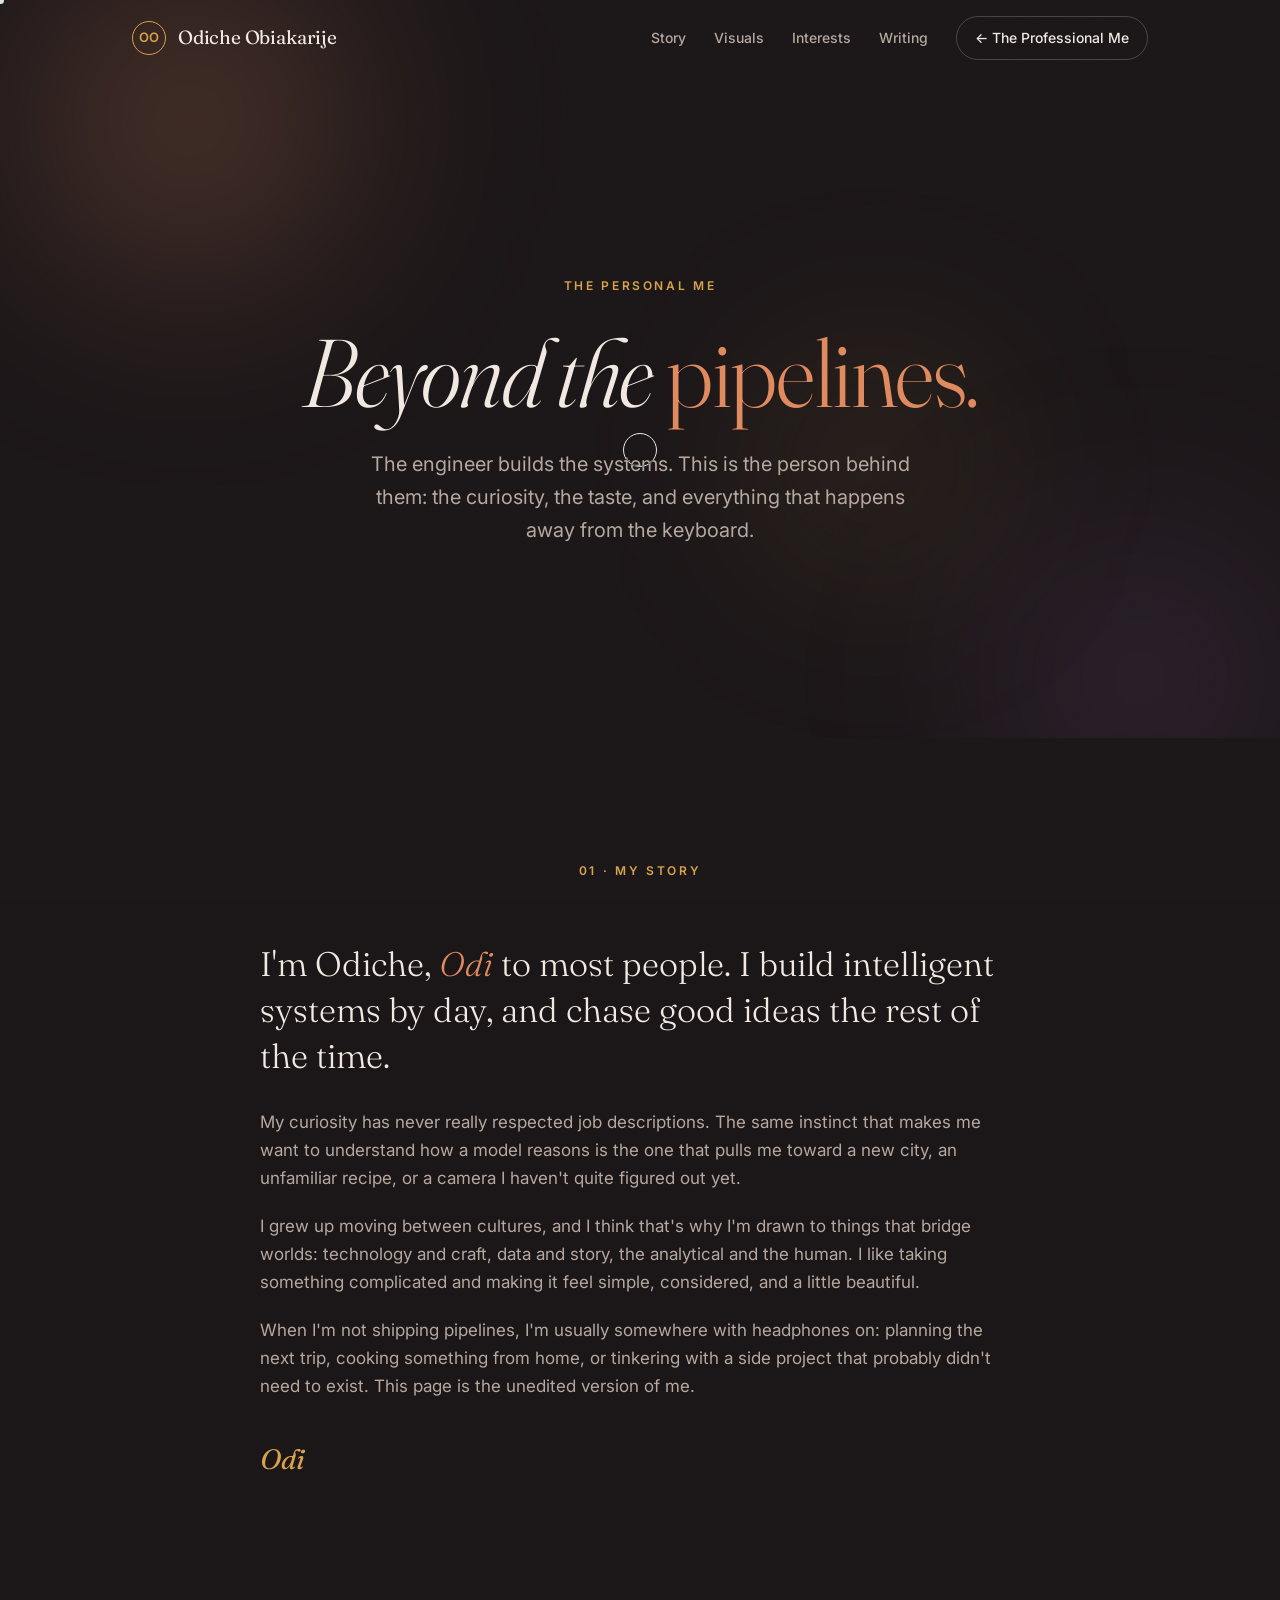
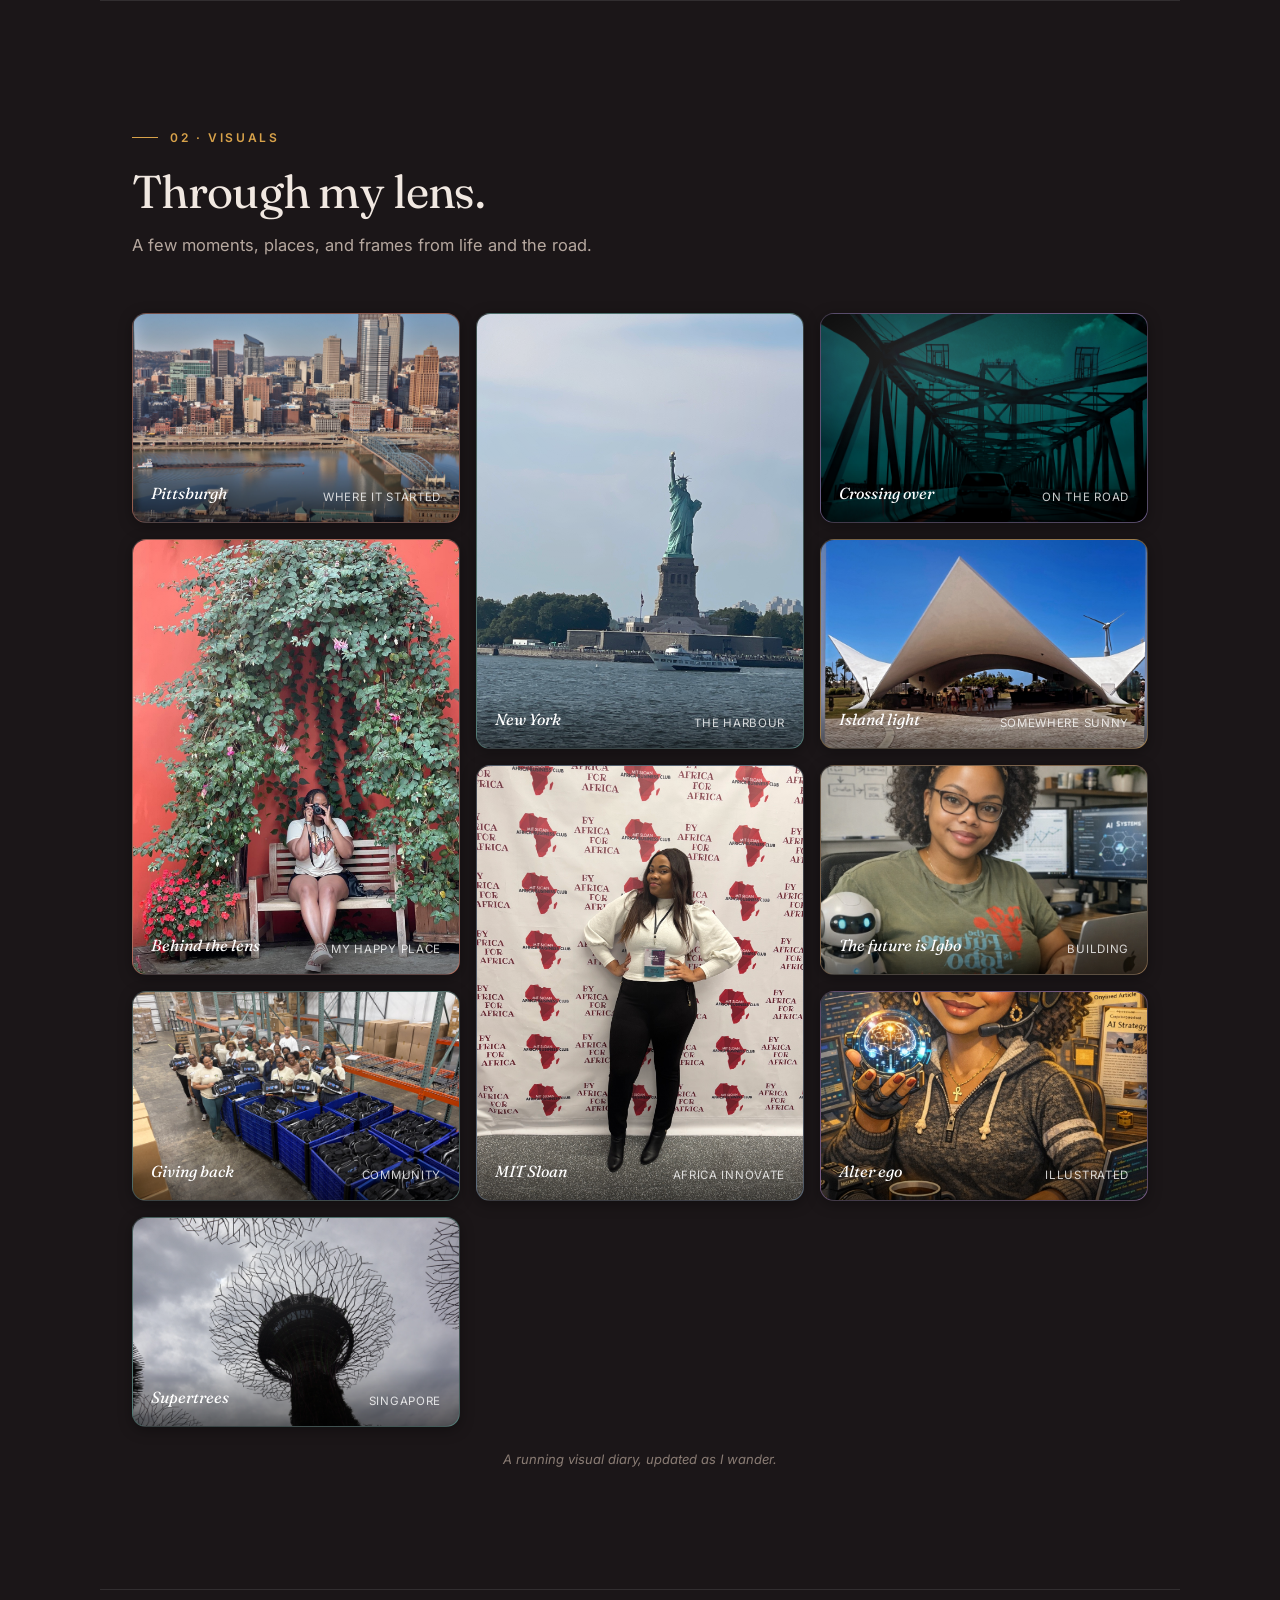
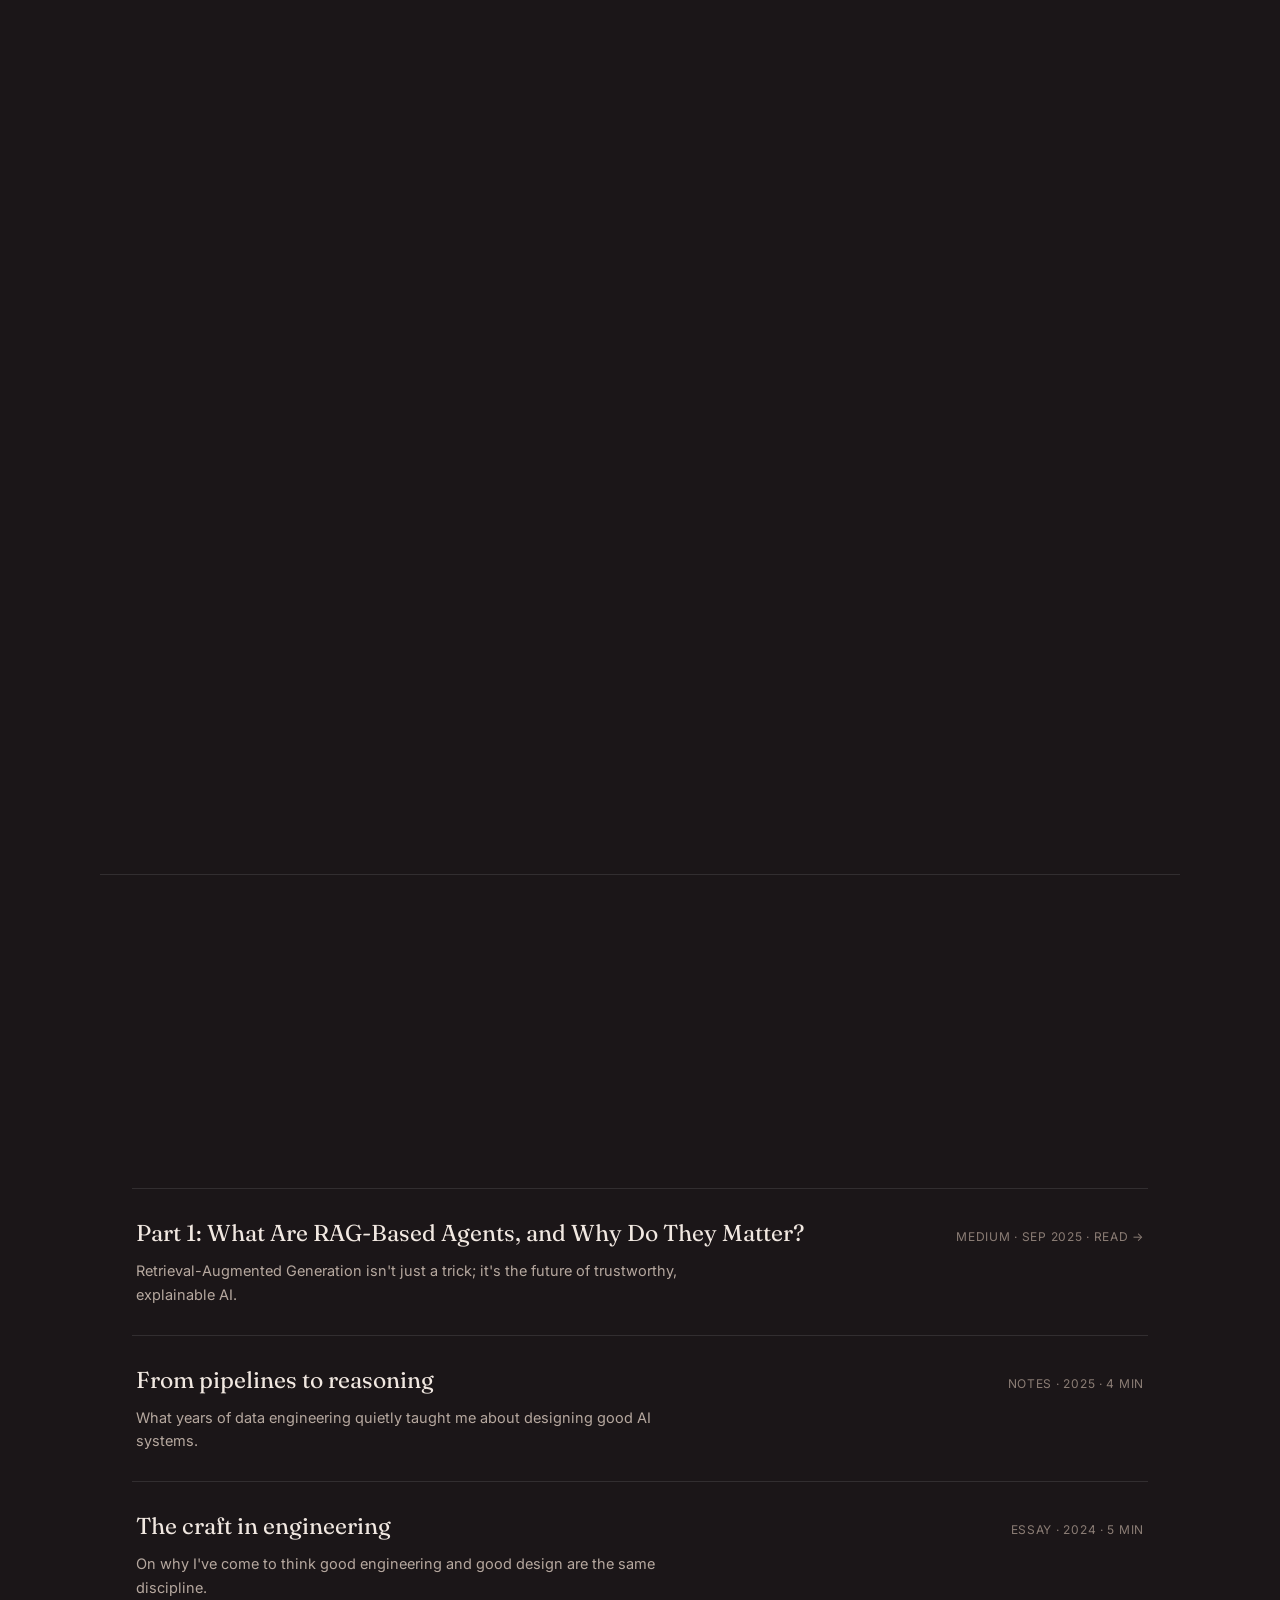
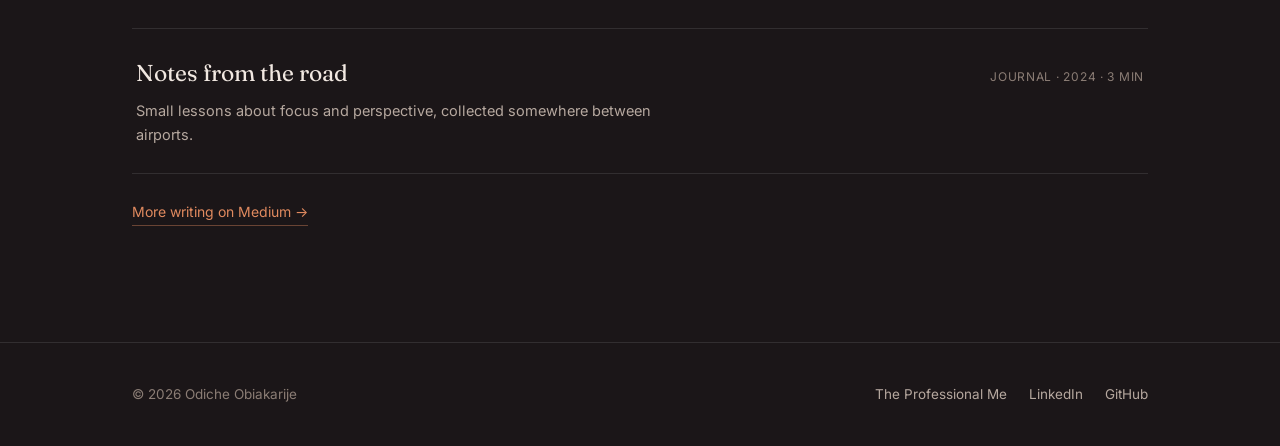
==== creative.html @ fc84fc51 "Portfolio site: professional + personal pages Two-page static portfolio (index.html + creative.html)" ====
<!DOCTYPE html>
<html lang="en">
<head>
<meta charset="UTF-8" />
<meta name="viewport" content="width=device-width, initial-scale=1.0" />
<title>Odiche Obiakarije · The Personal Me</title>
<meta name="description" content="The personal, creative side of Odiche Obiakarije: story, visuals, interests, and writing." />
<link rel="icon" href="favicon.svg" type="image/svg+xml" />
<meta property="og:type" content="website" />
<meta property="og:title" content="Odiche Obiakarije · The Personal Me" />
<meta property="og:description" content="Beyond the pipelines: the story, visuals, and interests behind the engineer." />
<meta property="og:url" content="https://odiobiak.github.io/website-me/creative.html" />
<meta property="og:image" content="https://odiobiak.github.io/website-me/og-image.png" />
<meta name="twitter:card" content="summary_large_image" />
<meta name="twitter:title" content="Odiche Obiakarije · The Personal Me" />
<meta name="twitter:image" content="https://odiobiak.github.io/website-me/og-image.png" />
<link rel="preconnect" href="https://fonts.googleapis.com" />
<link rel="preconnect" href="https://fonts.gstatic.com" crossorigin />
<link href="https://fonts.googleapis.com/css2?family=Fraunces:ital,opsz,wght@0,9..144,300..600;1,9..144,300..500&family=Inter:wght@300;400;500;600&display=swap" rel="stylesheet" />
<link rel="stylesheet" href="styles.css" />
<style>
/* ============================================================
   Creative page · its own theme: warm moody "gallery at night"
   Terracotta + plum + cream (distinct from the light pro page)
   ============================================================ */
:root{
  --bg:#1b1618;
  --bg-2:#221b1e;
  --surface:#271f22;
  --surface-2:#2f2529;
  --line:rgba(255,255,255,.10);
  --line-2:rgba(255,255,255,.20);
  --ink:#f1e8e1;
  --muted:#b6a89f;
  --faint:#8b7d75;
  --accent:#e08a5f;        /* terracotta */
  --accent-2:#eca17d;
  --gold:#d8a24a;          /* warm amber-gold */
  --gold-soft:rgba(216,162,74,.16);
  --accent-soft:rgba(224,138,95,.14);
  --shadow-sm:0 3px 14px rgba(0,0,0,.35);
  --shadow-md:0 26px 60px -30px rgba(0,0,0,.8);
}
nav.scrolled{background:rgba(27,22,24,.82);border-bottom:1px solid var(--line)}
::selection{background:var(--accent);color:#1b1618}

/* ---------- creative hero ---------- */
#chero{position:relative;min-height:82vh;display:flex;align-items:center;overflow:hidden}
.chero-orb{position:absolute;border-radius:50%;filter:blur(90px);pointer-events:none;z-index:0}
.co1{width:520px;height:520px;background:radial-gradient(circle,rgba(224,138,95,.30),transparent 66%);top:-140px;left:-70px}
.co2{width:440px;height:440px;background:radial-gradient(circle,rgba(120,80,140,.28),transparent 66%);bottom:-160px;right:-80px}
.co3{width:340px;height:340px;background:radial-gradient(circle,rgba(216,162,74,.16),transparent 68%);top:40%;left:55%}
.chero-in{position:relative;z-index:2;text-align:center;max-width:800px;margin:0 auto;padding:160px 0 80px}
#chero h1{font-size:clamp(46px,8.4vw,96px);font-weight:300;margin-bottom:24px;font-style:italic;color:var(--ink)}
#chero h1 .n{font-style:normal;color:var(--accent)}
#chero .sub{font-size:clamp(16px,2.2vw,20px);color:var(--muted);max-width:580px;margin:0 auto}

/* ---------- story ---------- */
.story{max-width:760px;margin:0 auto}
.story .lead{font-family:'Fraunces';font-size:clamp(24px,3.4vw,34px);font-weight:300;line-height:1.36;margin-bottom:28px;color:var(--ink)}
.story .lead em{color:var(--accent);font-style:italic}
.story p{color:var(--muted);font-size:17px;margin-bottom:20px}
.story .sig{font-family:'Fraunces';font-style:italic;font-size:28px;color:var(--gold);margin-top:36px}

/* ---------- gallery (believable captioned frames) ---------- */
.gallery{display:grid;grid-template-columns:repeat(3,1fr);grid-auto-rows:210px;gap:16px}
.gtile{border-radius:14px;overflow:hidden;position:relative;border:1px solid var(--line);transition:transform .45s var(--ease),box-shadow .45s;box-shadow:var(--shadow-sm)}
.gtile::after{content:"";position:absolute;inset:0;background:radial-gradient(120% 90% at 30% 20%,rgba(255,255,255,.14),transparent 55%)}
.gtile:hover{transform:translateY(-4px) scale(1.01);box-shadow:var(--shadow-md)}
.gtile.tall{grid-row:span 2}
.gcapx{position:absolute;left:0;right:0;bottom:0;z-index:2;padding:16px 18px;display:flex;justify-content:space-between;align-items:flex-end;background:linear-gradient(transparent,rgba(0,0,0,.5));color:#fff}
.gcapx .t{font-family:'Fraunces';font-size:16px;font-style:italic}
.gcapx .m{font-size:11.5px;letter-spacing:.06em;opacity:.8;text-transform:uppercase}
.g1{background:linear-gradient(150deg,#3a2b2e,#8a4a3a)}
.g2{background:linear-gradient(150deg,#2a2233,#5b4a7a)}
.g3{background:linear-gradient(150deg,#20282a,#3f6f68)}
.g4{background:linear-gradient(150deg,#2f2820,#94703a)}
.g5{background:linear-gradient(150deg,#2c2024,#a85a48)}
.g6{background:linear-gradient(150deg,#232227,#495a6c)}
.gcap{text-align:center;color:var(--faint);font-size:13px;margin-top:22px;font-style:italic}

/* ---------- interests ---------- */
.int-grid{display:grid;grid-template-columns:repeat(3,1fr);gap:18px}
.icard{background:var(--surface);border:1px solid var(--line);border-radius:16px;padding:28px;transition:transform .35s var(--ease),border-color .35s;box-shadow:var(--shadow-sm)}
.icard:hover{transform:translateY(-4px);border-color:var(--accent)}
.icard .em{font-size:28px;margin-bottom:14px;display:block}
.icard h4{font-size:19px;margin-bottom:8px;color:var(--ink)}
.icard p{color:var(--muted);font-size:14.5px}

/* ---------- writing ---------- */
.wlist{display:grid;gap:2px}
.witem{display:flex;justify-content:space-between;align-items:baseline;gap:24px;padding:26px 4px;border-top:1px solid var(--line);transition:padding .3s var(--ease),background .3s;cursor:pointer}
.wlist .witem:last-child{border-bottom:1px solid var(--line)}
.witem:hover{padding-left:16px;background:linear-gradient(90deg,var(--accent-soft),transparent)}
.witem .wt{font-family:'Fraunces';font-size:23px;color:var(--ink)}
.witem:hover .wt{color:var(--accent)}
.witem .wd{color:var(--muted);font-size:14.5px;margin-top:6px;max-width:560px}
.witem .wmeta{font-size:12px;color:var(--faint);white-space:nowrap;letter-spacing:.06em;text-transform:uppercase}

@media(max-width:820px){
  .gallery{grid-template-columns:repeat(2,1fr)}
  .int-grid{grid-template-columns:1fr}
  .witem{flex-direction:column;gap:6px}
}

.gtile img{position:absolute;inset:0;width:100%;height:100%;object-fit:cover;z-index:1}
.gtile::after{z-index:2}
.gcapx{z-index:3}
.g7{background:linear-gradient(150deg,#2b2724,#7a5a3a)}
.g8{background:linear-gradient(150deg,#242a2c,#3a5a55)}
.g9{background:linear-gradient(150deg,#2a2230,#6a4a7a)}

a.witem{text-decoration:none;color:inherit}
.medium-more{display:inline-block;margin-top:26px;font-size:14px;color:var(--accent);position:relative}
.medium-more::after{content:"";position:absolute;left:0;bottom:-3px;height:1px;width:100%;background:var(--accent);opacity:.4;transition:opacity .3s}
.medium-more:hover::after{opacity:1}
</style>
</head>
<body>
<div id="progress"></div>

<nav id="nav">
  <div class="wrap nav-in">
    <a href="index.html" class="brand"><span class="mono-badge">OO</span> Odiche Obiakarije</a>
    <div class="nav-links">
      <a href="#story" class="underline">Story</a>
      <a href="#visuals" class="underline">Visuals</a>
      <a href="#interests" class="underline">Interests</a>
      <a href="#writing" class="underline">Writing</a>
      <a href="index.html" class="nav-pill">&larr; The Professional Me</a>
    </div>
  </div>
</nav>

<!-- HERO -->
<header id="chero">
  <div class="chero-orb co1"></div>
  <div class="chero-orb co2"></div>
  <div class="chero-orb co3"></div>
  <div class="wrap chero-in">
    <span class="label center" style="justify-content:center;margin-bottom:26px">The Personal Me</span>
    <h1>Beyond the <span class="n">pipelines.</span></h1>
    <p class="sub">The engineer builds the systems. This is the person behind them: the curiosity, the taste, and everything that happens away from the keyboard.</p>
  </div>
</header>

<!-- STORY -->
<section id="story">
  <div class="wrap">
    <div class="sec-head reveal" style="margin:0 auto 40px;text-align:center;max-width:640px">
      <span class="label center">01 · My Story</span>
    </div>
    <div class="story reveal">
      <p class="lead">I'm Odiche, <em>Odi</em> to most people. I build intelligent systems by day, and chase good ideas the rest of the time.</p>
      <p>My curiosity has never really respected job descriptions. The same instinct that makes me want to understand how a model reasons is the one that pulls me toward a new city, an unfamiliar recipe, or a camera I haven't quite figured out yet.</p>
      <p>I grew up moving between cultures, and I think that's why I'm drawn to things that bridge worlds: technology and craft, data and story, the analytical and the human. I like taking something complicated and making it feel simple, considered, and a little beautiful.</p>
      <p>When I'm not shipping pipelines, I'm usually somewhere with headphones on: planning the next trip, cooking something from home, or tinkering with a side project that probably didn't need to exist. This page is the unedited version of me.</p>
      <div class="sig">Odi</div>
    </div>
  </div>
</section>

<div class="divider"></div>

<!-- VISUALS -->
<section id="visuals">
  <div class="wrap">
    <div class="sec-head reveal">
      <span class="label">02 · Visuals</span>
      <h2>Through my lens.</h2>
      <p>A few moments, places, and frames from life and the road.</p>
    </div>
    <div class="gallery reveal">
      <div class="gtile g1"><img src="assets/gallery/pittsburgh.jpg" alt="Pittsburgh skyline" loading="lazy" onerror="this.remove()"><div class="gcapx"><span class="t">Pittsburgh</span><span class="m">where it started</span></div></div>
      <div class="gtile tall g3"><img src="assets/gallery/liberty.jpg" alt="Statue of Liberty" loading="lazy" onerror="this.remove()"><div class="gcapx"><span class="t">New York</span><span class="m">the harbour</span></div></div>
      <div class="gtile g2"><img src="assets/gallery/bridge.jpg" alt="Bridge at dusk" loading="lazy" onerror="this.remove()"><div class="gcapx"><span class="t">Crossing over</span><span class="m">on the road</span></div></div>
      <div class="gtile tall g5"><img src="assets/gallery/camera.jpg" alt="Behind the camera" loading="lazy" onerror="this.remove()"><div class="gcapx"><span class="t">Behind the lens</span><span class="m">my happy place</span></div></div>
      <div class="gtile g4"><img src="assets/gallery/pavilion.jpg" alt="Seaside pavilion" loading="lazy" onerror="this.remove()"><div class="gcapx"><span class="t">Island light</span><span class="m">somewhere sunny</span></div></div>
      <div class="gtile tall g6"><img src="assets/gallery/mitsloan.jpg" alt="MIT Sloan Africa Innovate" loading="lazy" onerror="this.remove()"><div class="gcapx"><span class="t">MIT Sloan</span><span class="m">Africa Innovate</span></div></div>
      <div class="gtile g7"><img src="assets/gallery/desk.jpg" alt="At my desk building" loading="lazy" onerror="this.remove()"><div class="gcapx"><span class="t">The future is Igbo</span><span class="m">building</span></div></div>
      <div class="gtile g8"><img src="assets/gallery/community.jpg" alt="Giving back" loading="lazy" onerror="this.remove()"><div class="gcapx"><span class="t">Giving back</span><span class="m">community</span></div></div>
      <div class="gtile g9"><img src="assets/gallery/avatar.jpg" alt="Illustrated self" loading="lazy" onerror="this.remove()"><div class="gcapx"><span class="t">Alter ego</span><span class="m">illustrated</span></div></div>
      <div class="gtile g3"><img src="assets/gallery/supertree.jpg" alt="Supertree Grove, Singapore" loading="lazy" onerror="this.remove()"><div class="gcapx"><span class="t">Supertrees</span><span class="m">Singapore</span></div></div>
    </div>
    <p class="gcap">A running visual diary, updated as I wander.</p>
  </div>
</section>

<div class="divider"></div>

<!-- INTERESTS -->
<section id="interests">
  <div class="wrap">
    <div class="sec-head reveal">
      <span class="label">03 · Interests</span>
      <h2>What keeps me curious.</h2>
      <p>The things I reach for when I'm not building systems.</p>
    </div>
    <div class="int-grid reveal">
      <div class="icard"><span class="em">🎧</span><h4>Music</h4><p>A steady rotation of Afrobeats, jazz, and lo-fi. The right playlist can turn a hard problem into a good afternoon.</p></div>
      <div class="icard"><span class="em">✈️</span><h4>Travel</h4><p>I collect places the way some people collect books. Next on the list is always somewhere I've never been.</p></div>
      <div class="icard"><span class="em">📷</span><h4>Photography</h4><p>Learning to see light. Mostly shot on my phone, and increasingly on a camera I'm still figuring out.</p></div>
      <div class="icard"><span class="em">📚</span><h4>Reading</h4><p>Nonfiction at the seam of technology, design, and how people actually think and decide.</p></div>
      <div class="icard"><span class="em">🍲</span><h4>Food &amp; Culture</h4><p>Jollof debates, new restaurants, and cooking dishes from home. Flavour always carries memory.</p></div>
      <div class="icard"><span class="em">🛠️</span><h4>Building</h4><p>Small side projects and half-finished experiments, the fastest way I know to actually learn something.</p></div>
    </div>
  </div>
</section>

<div class="divider"></div>

<!-- WRITING -->
<section id="writing">
  <div class="wrap">
    <div class="sec-head reveal">
      <span class="label">04 · Writing</span>
      <h2>Thoughts &amp; notes.</h2>
      <p>Occasional essays on building, thinking, and the space between.</p>
    </div>
    <div class="wlist reveal">
      <a class="witem" href="https://medium.com/@odiobiak" target="_blank" rel="noopener">
        <div><div class="wt">Part 1: What Are RAG-Based Agents, and Why Do They Matter?</div><div class="wd">Retrieval-Augmented Generation isn't just a trick; it's the future of trustworthy, explainable AI.</div></div>
        <div class="wmeta">Medium · Sep 2025 · Read →</div>
      </a>
      <div class="witem">
        <div><div class="wt">From pipelines to reasoning</div><div class="wd">What years of data engineering quietly taught me about designing good AI systems.</div></div>
        <div class="wmeta">Notes · 2025 · 4 min</div>
      </div>
      <div class="witem">
        <div><div class="wt">The craft in engineering</div><div class="wd">On why I've come to think good engineering and good design are the same discipline.</div></div>
        <div class="wmeta">Essay · 2024 · 5 min</div>
      </div>
      <div class="witem">
        <div><div class="wt">Notes from the road</div><div class="wd">Small lessons about focus and perspective, collected somewhere between airports.</div></div>
        <div class="wmeta">Journal · 2024 · 3 min</div>
      </div>
    </div>
    <a class="medium-more" href="https://medium.com/@odiobiak" target="_blank" rel="noopener">More writing on Medium →</a>
  </div>
</section>

<footer>
  <div class="wrap foot-in">
    <span class="fl">© <span id="year"></span> Odiche Obiakarije</span>
    <span class="fr">
      <a href="index.html">The Professional Me</a>
      <a href="https://www.linkedin.com/in/odicheobiak" target="_blank" rel="noopener">LinkedIn</a>
      <a href="https://github.com/Odiobiak" target="_blank" rel="noopener">GitHub</a>
    </span>
  </div>
</footer>

<script>
document.getElementById('year').textContent=new Date().getFullYear();
var nav=document.getElementById('nav'),prog=document.getElementById('progress');
addEventListener('scroll',function(){
  var y=scrollY;nav.classList.toggle('scrolled',y>40);
  var h=document.documentElement.scrollHeight-innerHeight;
  prog.style.width=(y/h*100)+'%';
});
var io=new IntersectionObserver(function(es){es.forEach(function(e){if(e.isIntersecting){e.target.classList.add('in');io.unobserve(e.target);}});},{threshold:.12});
document.querySelectorAll('.reveal').forEach(function(el){io.observe(el);});
</script>
<script src="polish.js"></script>
</body>
</html>
---- styles.css ----
/* ============================================================
   Odiche Obiakarije · Portfolio · Shared design system
   Light Editorial
   ============================================================ */
:root{
  --bg:#f6f2ea;
  --bg-2:#efe9dd;
  --surface:#fffdf9;
  --surface-2:#f3ede1;
  --line:rgba(30,27,22,.10);
  --line-2:rgba(30,27,22,.18);
  --ink:#201d18;
  --muted:#655e52;
  --faint:#9a9184;
  --accent:#1d6455;
  --accent-2:#2a8570;
  --gold:#a9843f;
  --gold-soft:rgba(169,132,63,.16);
  --accent-soft:rgba(29,100,85,.09);
  --shadow-sm:0 2px 10px rgba(40,33,20,.05);
  --shadow-md:0 18px 50px -28px rgba(40,33,20,.35);
  --ease:cubic-bezier(.22,1,.36,1);
  --maxw:1080px;
}
*{box-sizing:border-box;margin:0;padding:0}
html{scroll-behavior:smooth}
body{background:var(--bg);color:var(--ink);font-family:'Inter',system-ui,-apple-system,sans-serif;line-height:1.65;-webkit-font-smoothing:antialiased;overflow-x:hidden}
::selection{background:var(--accent);color:#fff}
a{color:inherit;text-decoration:none}
img{max-width:100%;display:block}
h1,h2,h3,h4{font-family:'Fraunces',Georgia,serif;font-weight:400;line-height:1.06;letter-spacing:-.015em;color:var(--ink)}
.wrap{max-width:var(--maxw);margin:0 auto;padding:0 32px}
.serif{font-family:'Fraunces',serif}
.label{font-size:12px;letter-spacing:.22em;text-transform:uppercase;color:var(--gold);font-weight:600;display:inline-flex;align-items:center;gap:12px}
.label::before{content:"";width:26px;height:1px;background:var(--gold)}
.label.center{justify-content:center}
.label.center::before{display:none}
#progress{position:fixed;top:0;left:0;height:2px;width:0;background:var(--accent);z-index:200}
nav{position:fixed;top:0;left:0;right:0;z-index:100;transition:background .4s,box-shadow .4s,border-color .4s;border-bottom:1px solid transparent}
nav.scrolled{background:rgba(246,242,234,.82);backdrop-filter:blur(12px) saturate(1.4);border-bottom:1px solid var(--line)}
.nav-in{display:flex;align-items:center;justify-content:space-between;height:76px}
.brand{display:flex;align-items:center;gap:12px;font-family:'Fraunces',serif;font-size:19px;letter-spacing:-.01em;color:var(--ink)}
.brand .mono-badge{width:34px;height:34px;border-radius:50%;border:1px solid var(--gold);color:var(--gold);display:grid;place-items:center;font-size:13px;font-family:'Inter';font-weight:600}
.nav-links{display:flex;align-items:center;gap:28px}
.nav-links a{font-size:14px;color:var(--muted);transition:color .25s;position:relative;font-weight:500}
.nav-links a:hover{color:var(--ink)}
.nav-links a.underline::after{content:"";position:absolute;left:0;bottom:-6px;height:1.5px;width:0;background:var(--accent);transition:width .3s var(--ease)}
.nav-links a.underline:hover::after{width:100%}
.nav-pill{padding:9px 18px;border:1px solid var(--line-2);border-radius:999px;color:var(--ink)!important;transition:all .3s var(--ease)}
.nav-pill:hover{border-color:var(--accent);background:var(--accent-soft)}
.btn{display:inline-flex;align-items:center;gap:9px;padding:14px 26px;border-radius:999px;font-size:14.5px;font-weight:500;transition:transform .3s var(--ease),box-shadow .3s,background .3s,border-color .3s;cursor:pointer;font-family:'Inter'}
.btn-primary{background:var(--accent);color:#fdfcf9;box-shadow:0 12px 28px -14px rgba(29,100,85,.7)}
.btn-primary:hover{transform:translateY(-2px);background:var(--accent-2);box-shadow:0 18px 36px -14px rgba(29,100,85,.65)}
.btn-ghost{border:1px solid var(--line-2);color:var(--ink)}
.btn-ghost:hover{transform:translateY(-2px);border-color:var(--accent);background:var(--accent-soft)}
.btn svg{width:17px;height:17px;stroke:currentColor;fill:none;stroke-width:1.8}
section{padding:118px 0;position:relative}
.sec-head{max-width:640px;margin-bottom:54px}
.sec-head .label{margin-bottom:20px}
.sec-head h2{font-size:clamp(30px,4.6vw,46px);margin-bottom:16px}
.sec-head p{color:var(--muted);font-size:16.5px}
.divider{height:1px;background:var(--line);max-width:var(--maxw);margin:0 auto}
.reveal{opacity:0;transform:translateY(26px);transition:opacity .9s var(--ease),transform .9s var(--ease)}
.reveal.in{opacity:1;transform:none}
.reveal.d1{transition-delay:.08s}.reveal.d2{transition-delay:.16s}.reveal.d3{transition-delay:.24s}
footer{border-top:1px solid var(--line);padding:40px 0}
.foot-in{display:flex;justify-content:space-between;align-items:center;flex-wrap:wrap;gap:18px}
.foot-in .fl{color:var(--faint);font-size:13.5px}
.foot-in .fr{display:flex;gap:22px}
.foot-in .fr a{color:var(--muted);font-size:13.5px;transition:color .25s}
.foot-in .fr a:hover{color:var(--accent)}
@media(max-width:820px){.nav-links a:not(.nav-pill){display:none}.wrap{padding:0 22px}section{padding:88px 0}}
@media(prefers-reduced-motion:reduce){*{animation:none!important;transition:none!important}}

/* ============================================================
   Bespoke identity polish · custom cursor, grain
   ============================================================ */
body::before{content:"";position:fixed;inset:0;z-index:2;pointer-events:none;
  opacity:.05;mix-blend-mode:overlay;
  background-image:url("data:image/svg+xml,%3Csvg xmlns='http://www.w3.org/2000/svg' width='120' height='120'%3E%3Cfilter id='n'%3E%3CfeTurbulence type='fractalNoise' baseFrequency='0.9' numOctaves='2' stitchTiles='stitch'/%3E%3C/filter%3E%3Crect width='100%25' height='100%25' filter='url(%23n)'/%3E%3C/svg%3E");
  background-size:140px}
.cur-dot,.cur-ring{position:fixed;top:0;left:0;pointer-events:none;z-index:9999;border-radius:50%;mix-blend-mode:difference;will-change:transform}
.cur-dot{width:7px;height:7px;background:#fff;margin:-3.5px 0 0 -3.5px}
.cur-ring{width:34px;height:34px;border:1.5px solid #fff;margin:-17px 0 0 -17px;transition:width .25s var(--ease),height .25s var(--ease),margin .25s var(--ease),background .25s}
.cur-ring.big{width:56px;height:56px;margin:-28px 0 0 -28px;background:rgba(255,255,255,.06)}
.has-cursor,.has-cursor a,.has-cursor button,.has-cursor .fchip,.has-cursor input,.has-cursor .witem{cursor:none}
.has-cursor input,.has-cursor textarea{cursor:text}
@media(pointer:coarse){.cur-dot,.cur-ring{display:none}}
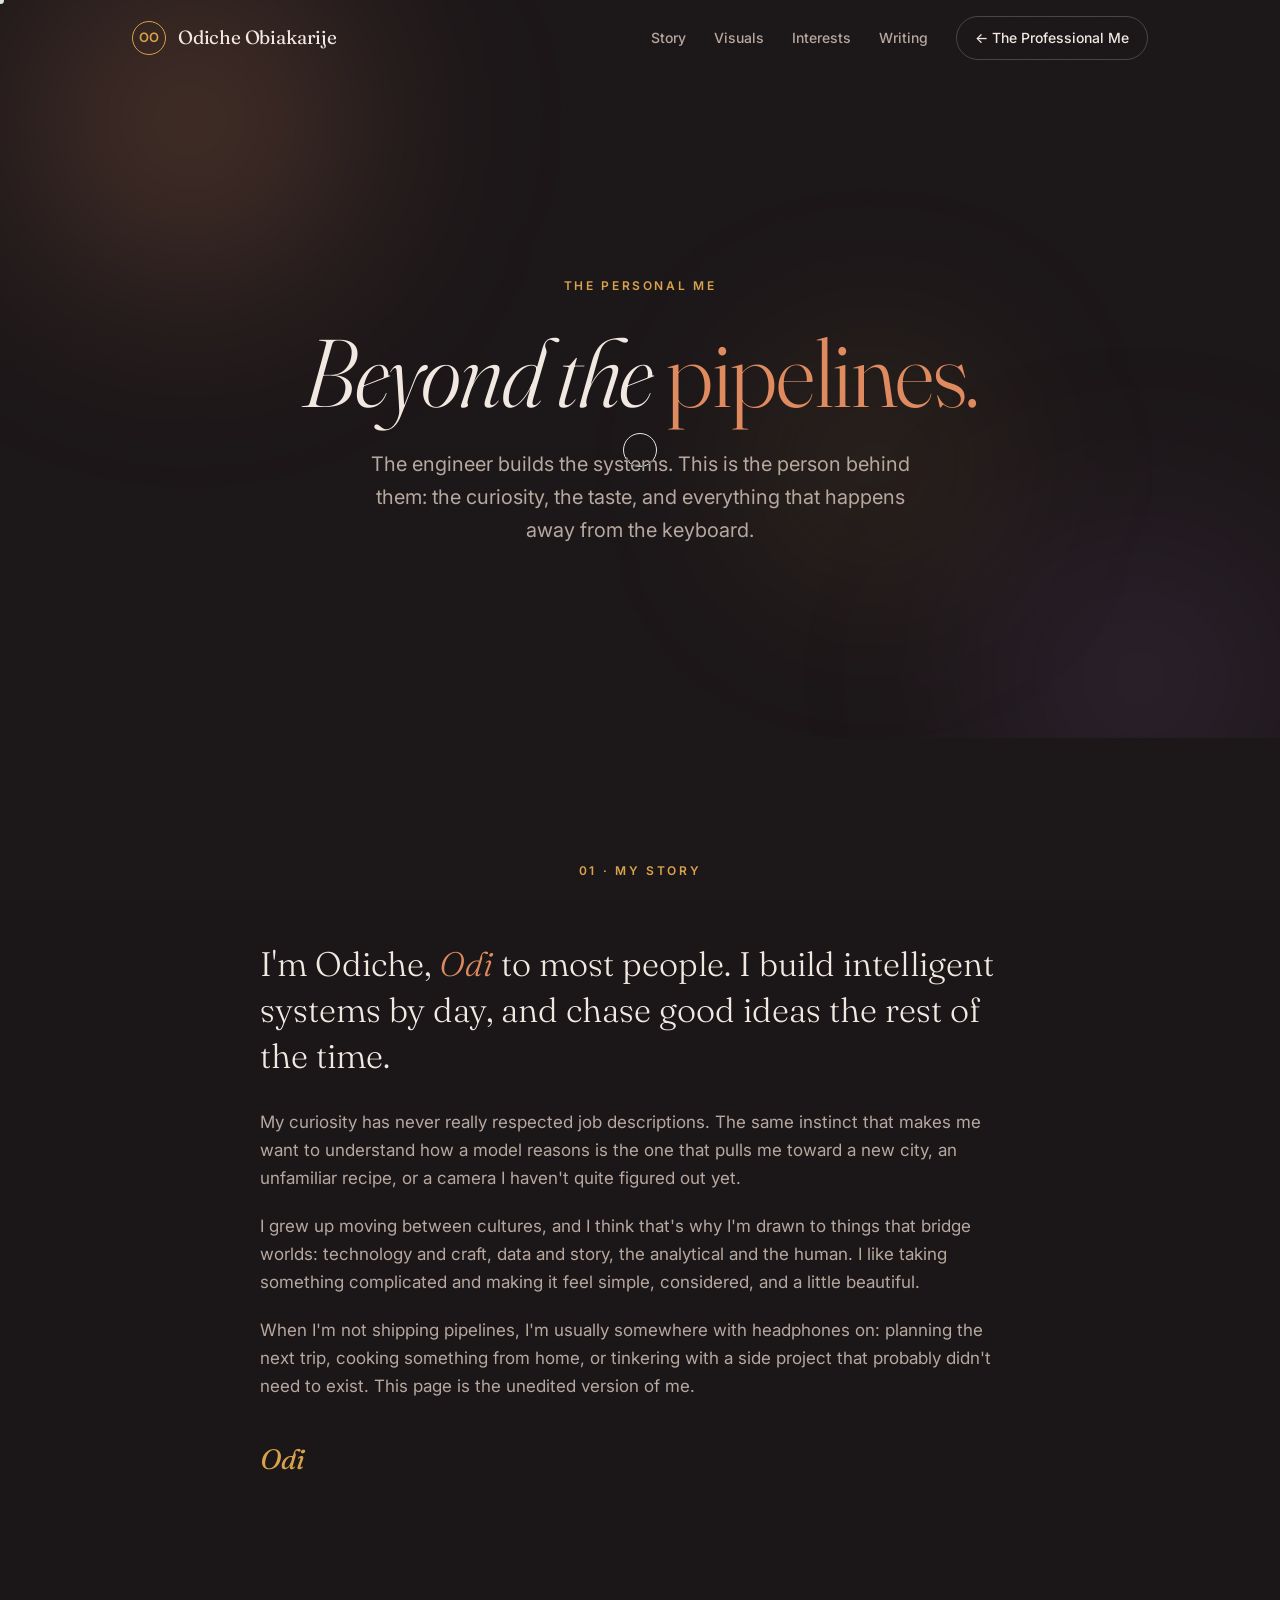
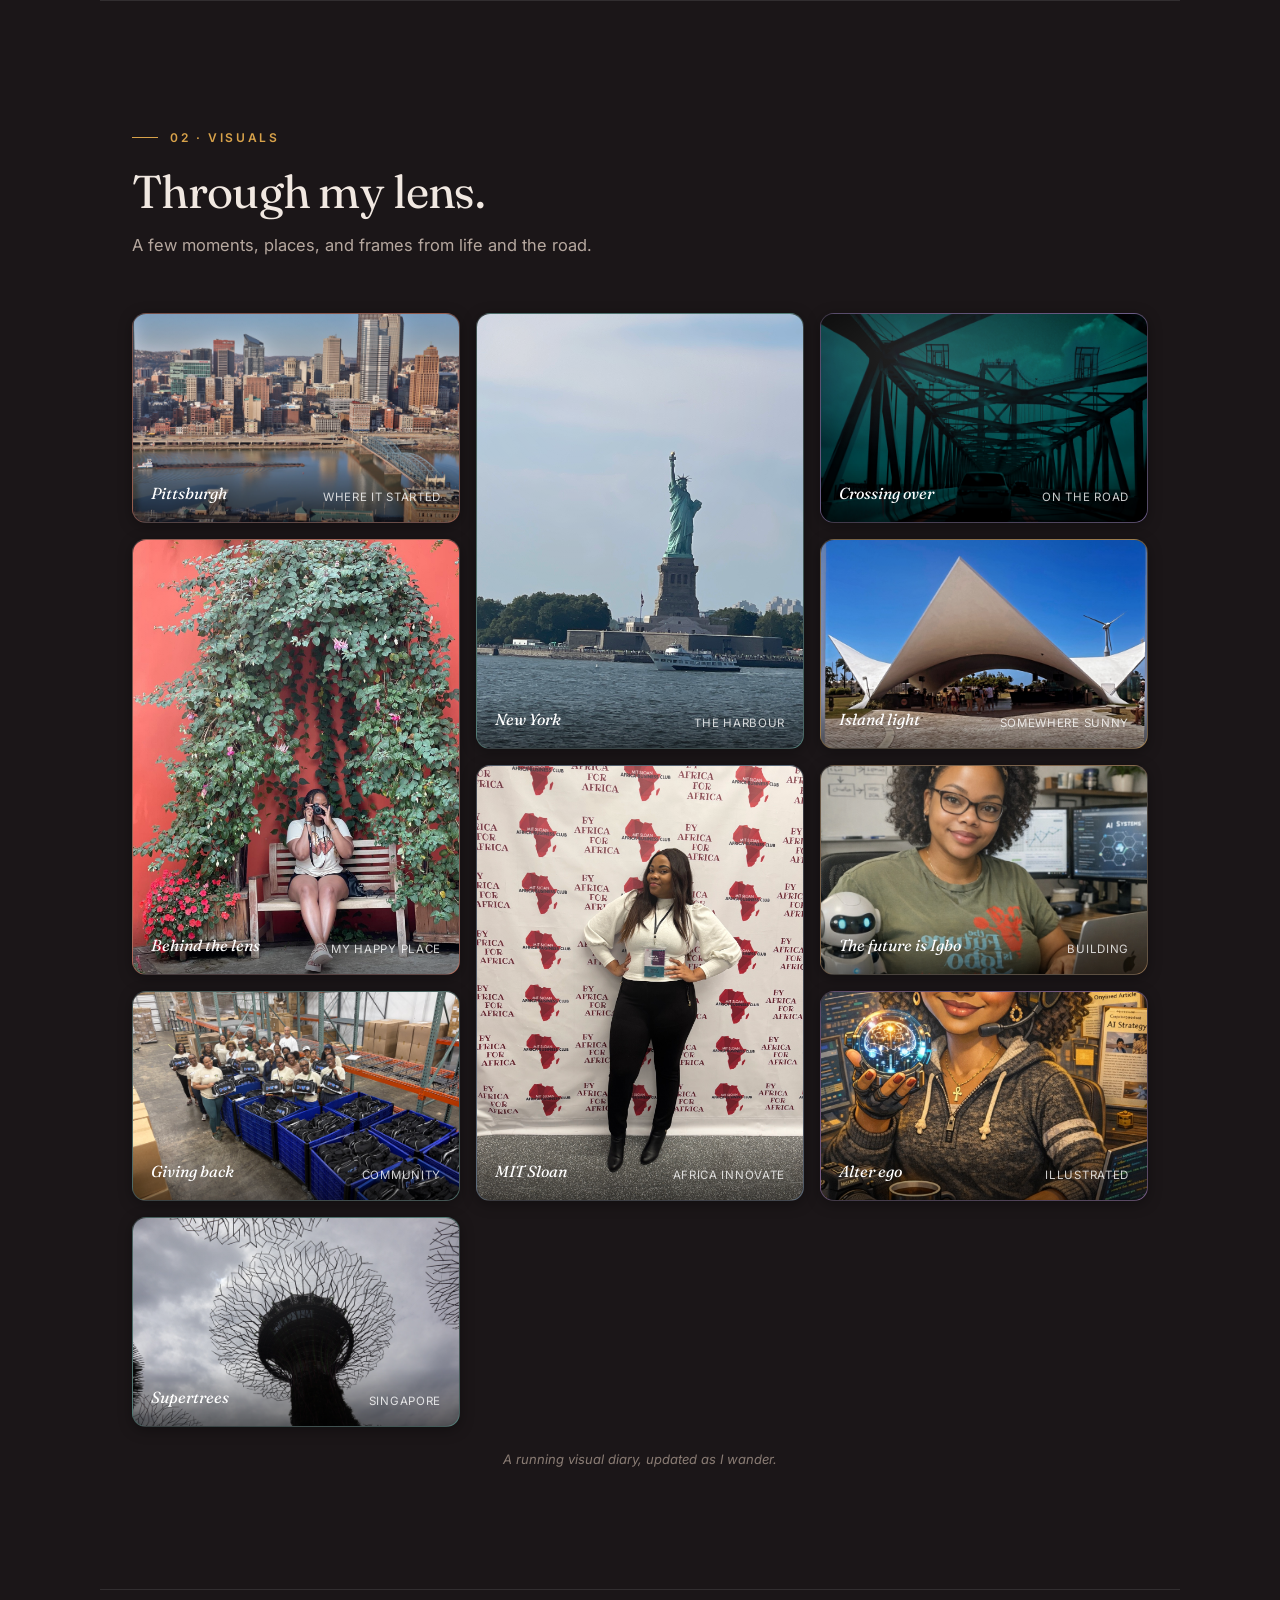
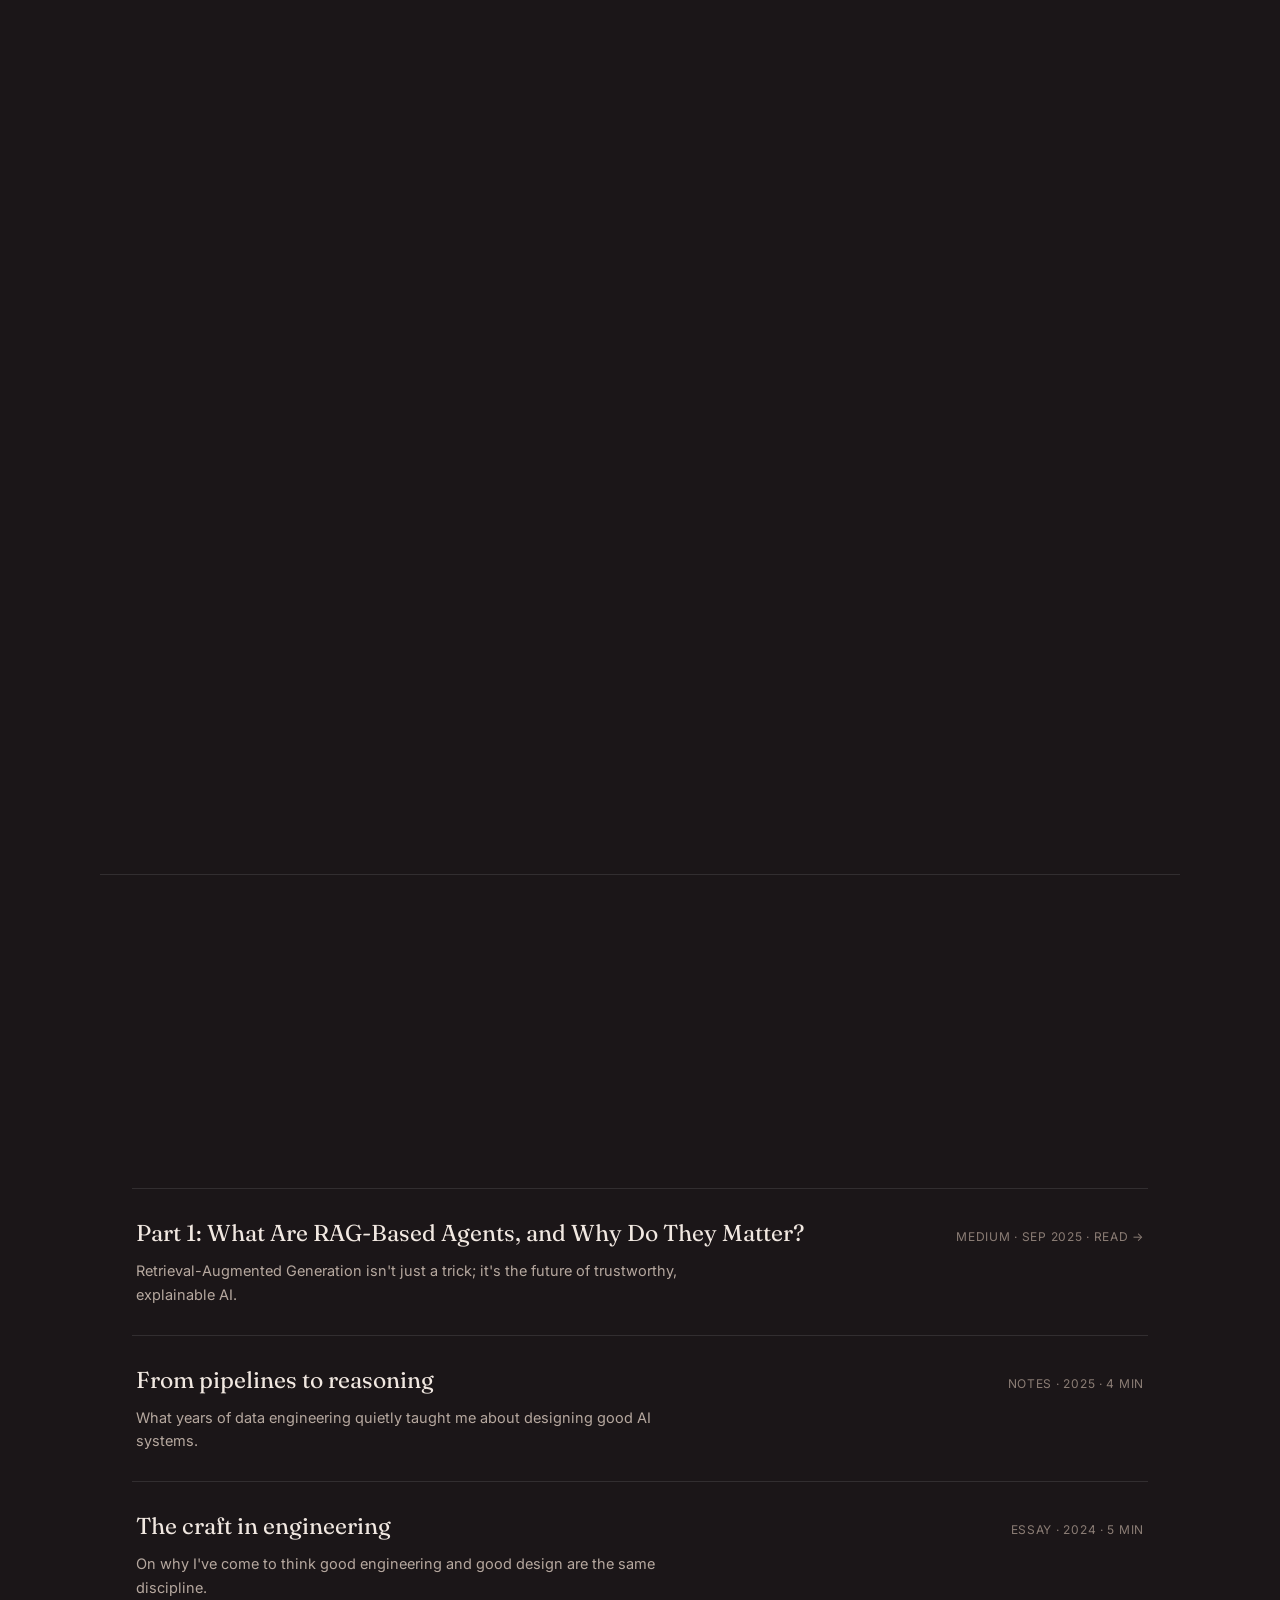
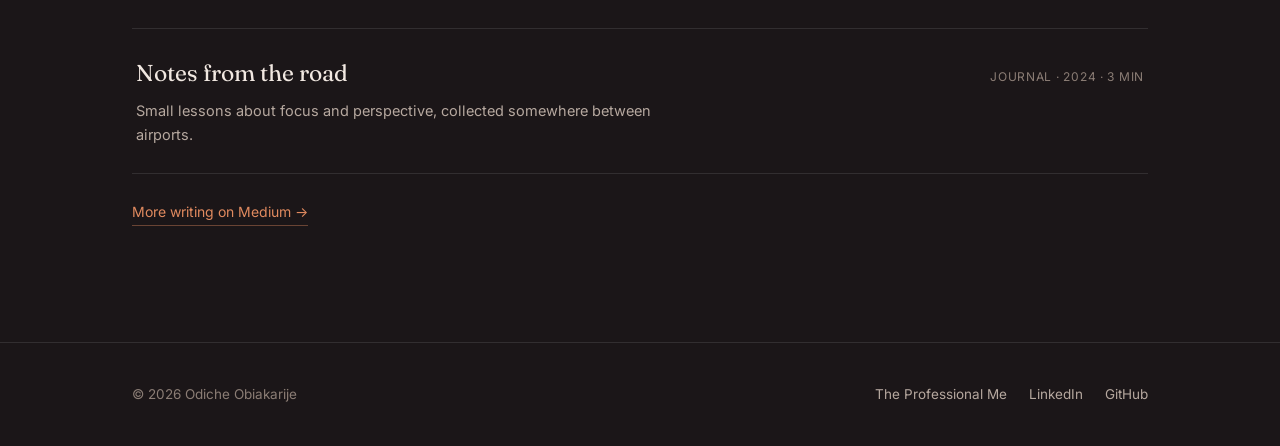
==== commit f6e0ffb0: "Add responsive mobile nav and layout refinements - Hamburger menu with theme-aware dropdown on both " ====
--- a/creative.html
+++ b/creative.html
@@ -17,7 +17,7 @@
 <link rel="preconnect" href="https://fonts.googleapis.com" />
 <link rel="preconnect" href="https://fonts.gstatic.com" crossorigin />
 <link href="https://fonts.googleapis.com/css2?family=Fraunces:ital,opsz,wght@0,9..144,300..600;1,9..144,300..500&family=Inter:wght@300;400;500;600&display=swap" rel="stylesheet" />
-<link rel="stylesheet" href="styles.css" />
+<link rel="stylesheet" href="styles.css?v=3" />
 <style>
 /* ============================================================
    Creative page · its own theme: warm moody "gallery at night"
@@ -129,6 +129,7 @@
       <a href="#writing" class="underline">Writing</a>
       <a href="index.html" class="nav-pill">&larr; The Professional Me</a>
     </div>
+    <button class="nav-burger" aria-label="Menu" aria-expanded="false"><span></span><span></span><span></span></button>
   </div>
 </nav>
 
@@ -261,6 +262,6 @@
 var io=new IntersectionObserver(function(es){es.forEach(function(e){if(e.isIntersecting){e.target.classList.add('in');io.unobserve(e.target);}});},{threshold:.12});
 document.querySelectorAll('.reveal').forEach(function(el){io.observe(el);});
 </script>
-<script src="polish.js"></script>
+<script src="polish.js?v=3"></script>
 </body>
 </html>
--- a/styles.css
+++ b/styles.css
@@ -69,7 +69,27 @@
 .foot-in .fr{display:flex;gap:22px}
 .foot-in .fr a{color:var(--muted);font-size:13.5px;transition:color .25s}
 .foot-in .fr a:hover{color:var(--accent)}
-@media(max-width:820px){.nav-links a:not(.nav-pill){display:none}.wrap{padding:0 22px}section{padding:88px 0}}
+.brand{white-space:nowrap}
+.nav-burger{display:none;flex-direction:column;justify-content:center;gap:5px;width:44px;height:40px;border:1px solid var(--line-2);border-radius:11px;background:transparent;cursor:pointer;padding:0 11px;transition:border-color .25s}
+.nav-burger:hover{border-color:var(--accent)}
+.nav-burger span{height:2px;width:100%;background:var(--ink);border-radius:2px;transition:transform .3s var(--ease),opacity .2s}
+.nav-burger.active span:nth-child(1){transform:translateY(7px) rotate(45deg)}
+.nav-burger.active span:nth-child(2){opacity:0}
+.nav-burger.active span:nth-child(3){transform:translateY(-7px) rotate(-45deg)}
+@media(max-width:820px){
+  .brand{font-size:16.5px}
+  .brand .mono-badge{width:30px;height:30px;font-size:12px}
+  .nav-burger{display:flex}
+  .nav-links{position:absolute;top:100%;left:0;right:0;z-index:200;flex-direction:column;align-items:stretch;gap:0;background:var(--bg);border-bottom:1px solid var(--line);padding:6px 22px 18px;box-shadow:var(--shadow-md);opacity:0;transform:translateY(-10px);pointer-events:none;transition:opacity .28s var(--ease),transform .28s var(--ease)}
+  .nav-links.open{opacity:1;transform:none;pointer-events:auto}
+  .nav-links a{padding:14px 2px;font-size:16px;color:var(--ink);border-bottom:1px solid var(--line)}
+  .nav-links a:last-child{border-bottom:0}
+  .nav-links a.underline::after{display:none}
+  .nav-pill{border:0;border-radius:0;padding:14px 2px;background:transparent;color:var(--accent)!important}
+  .nav-pill:hover{background:transparent}
+  .wrap{padding:0 22px}
+  section{padding:86px 0}
+}
 @media(prefers-reduced-motion:reduce){*{animation:none!important;transition:none!important}}
 
 /* ============================================================
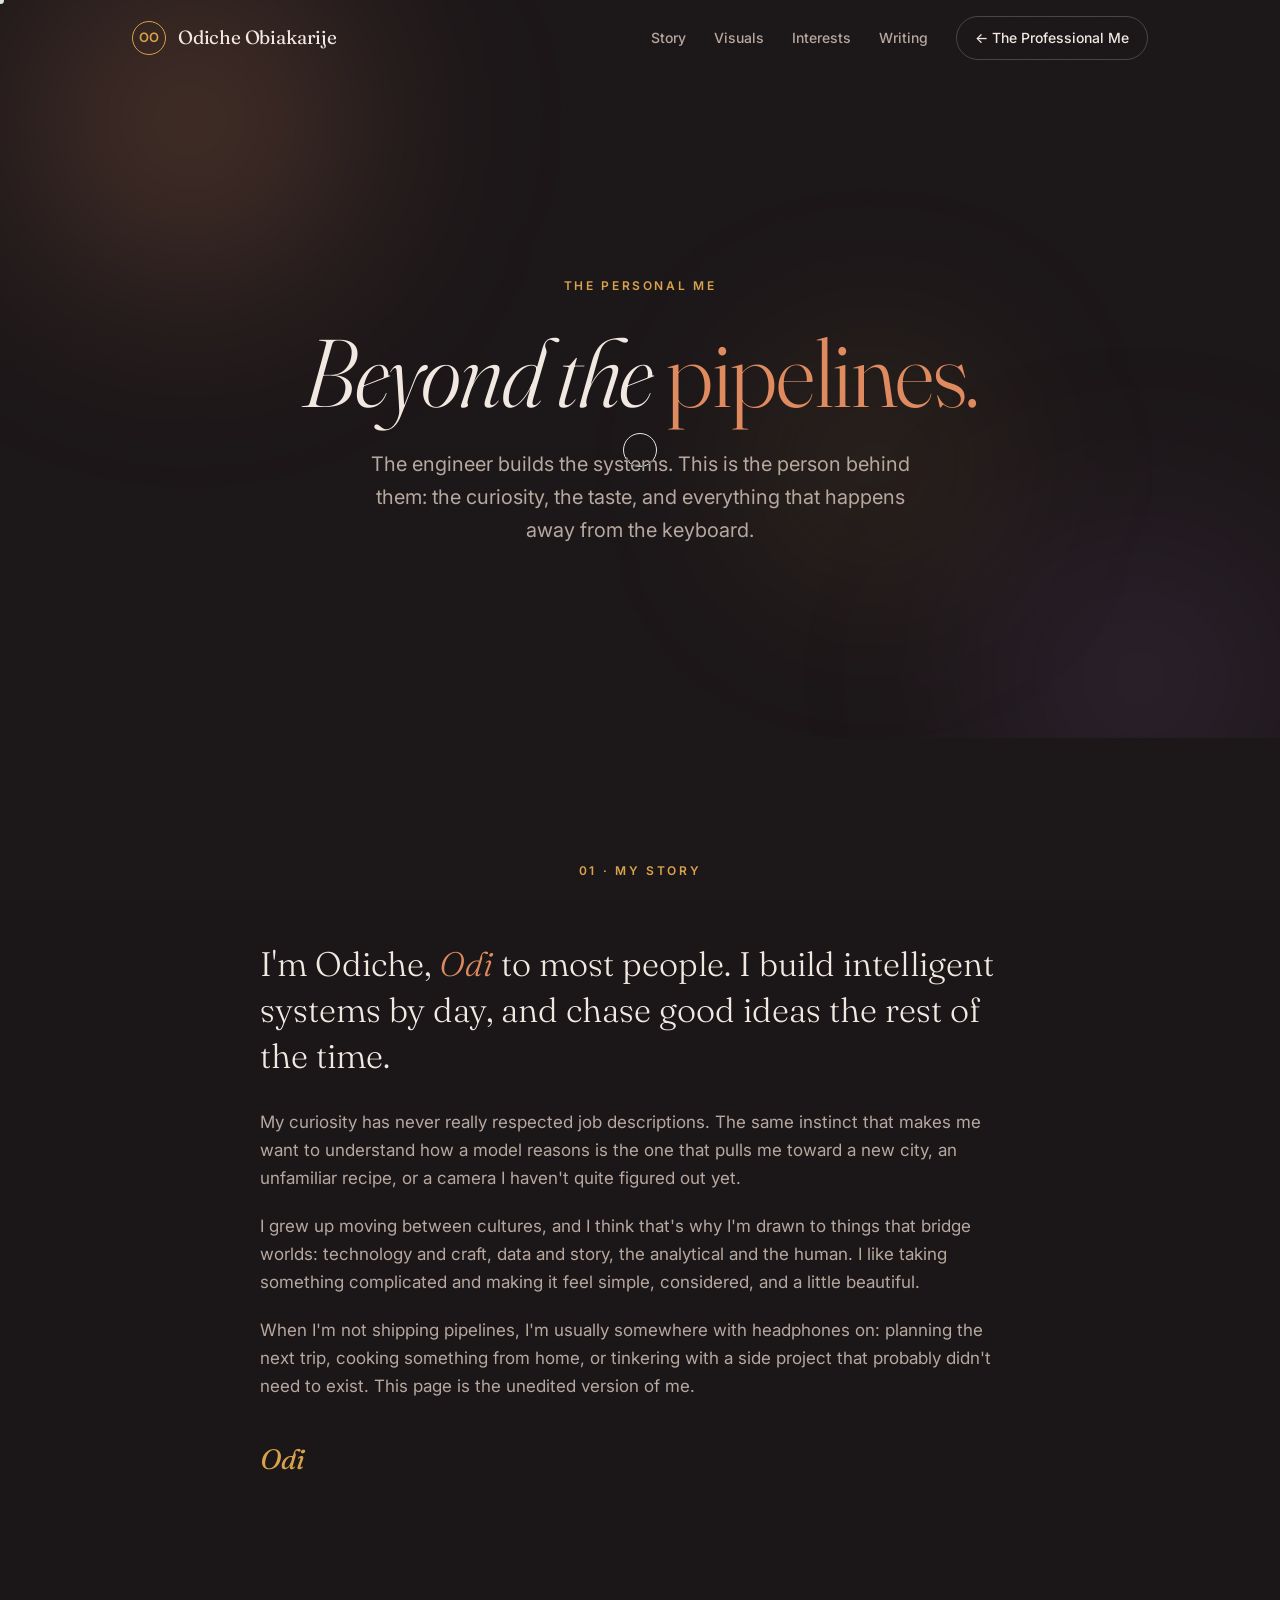
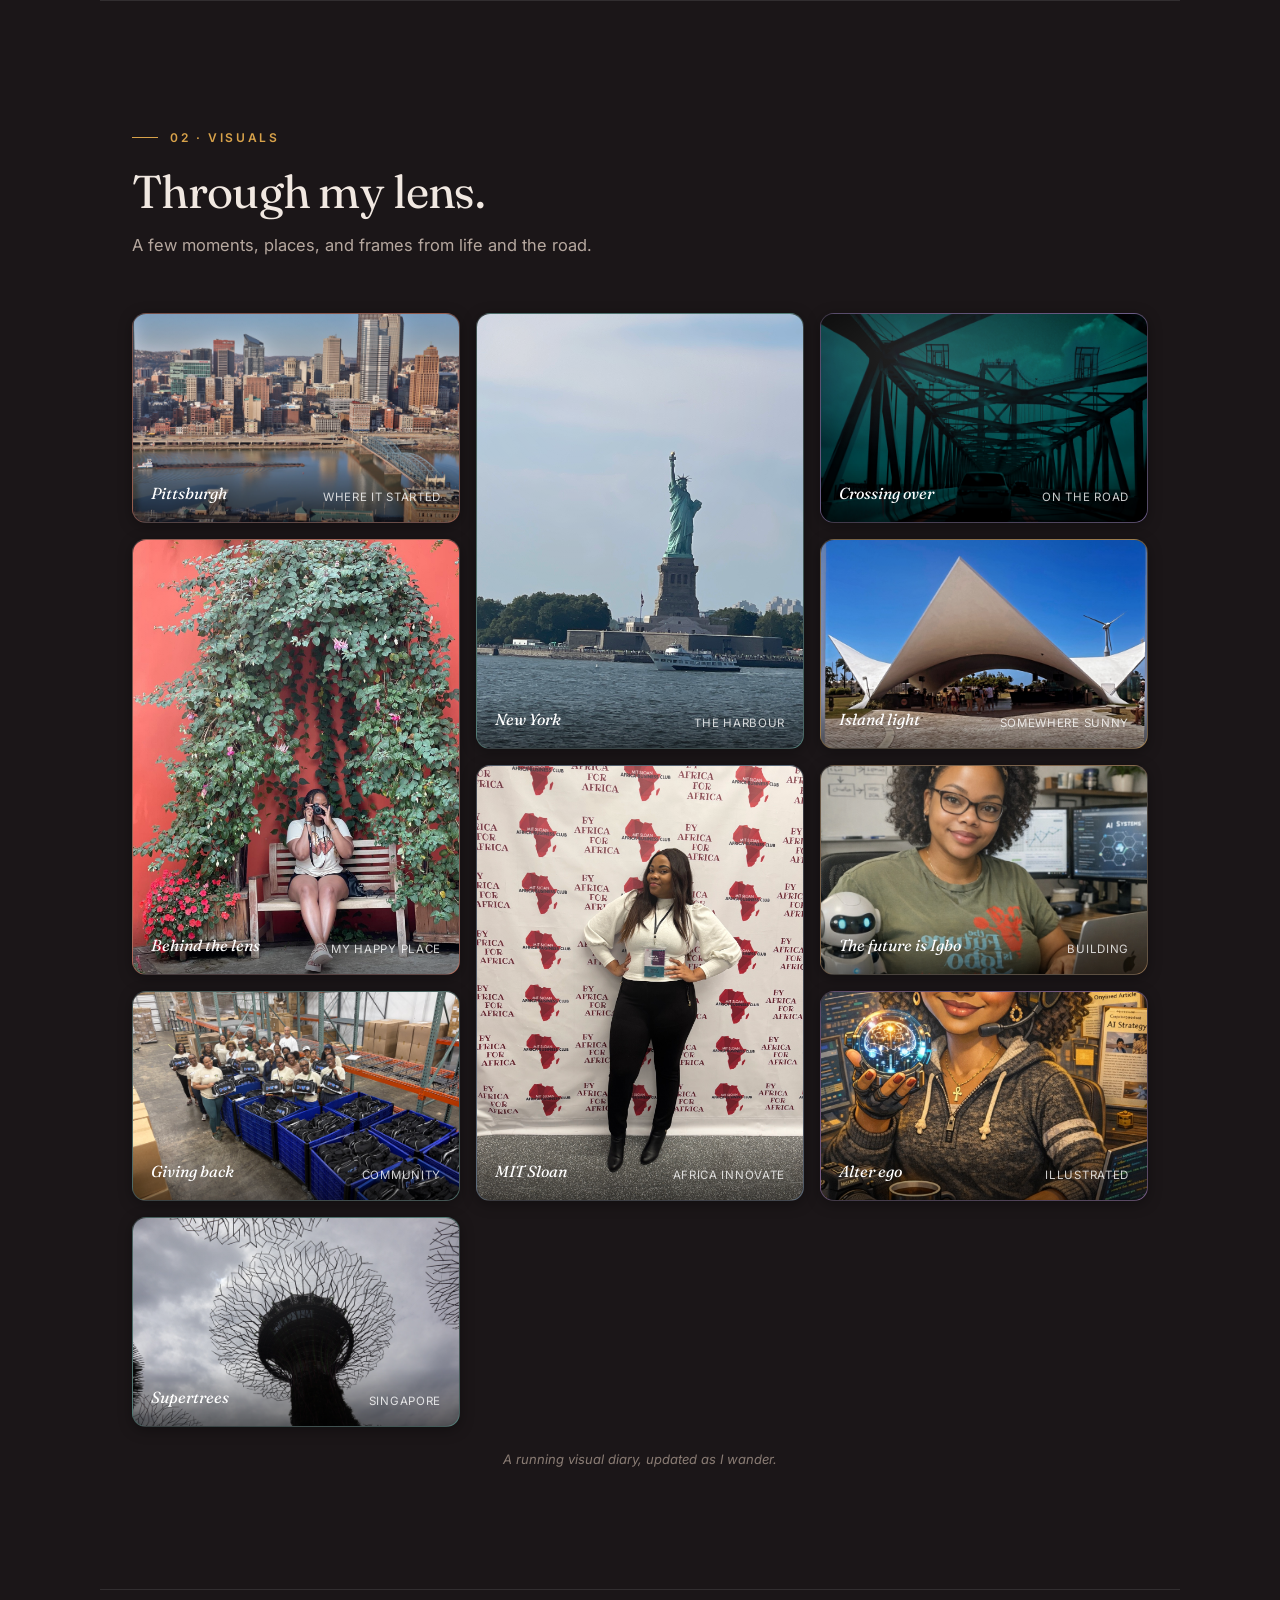
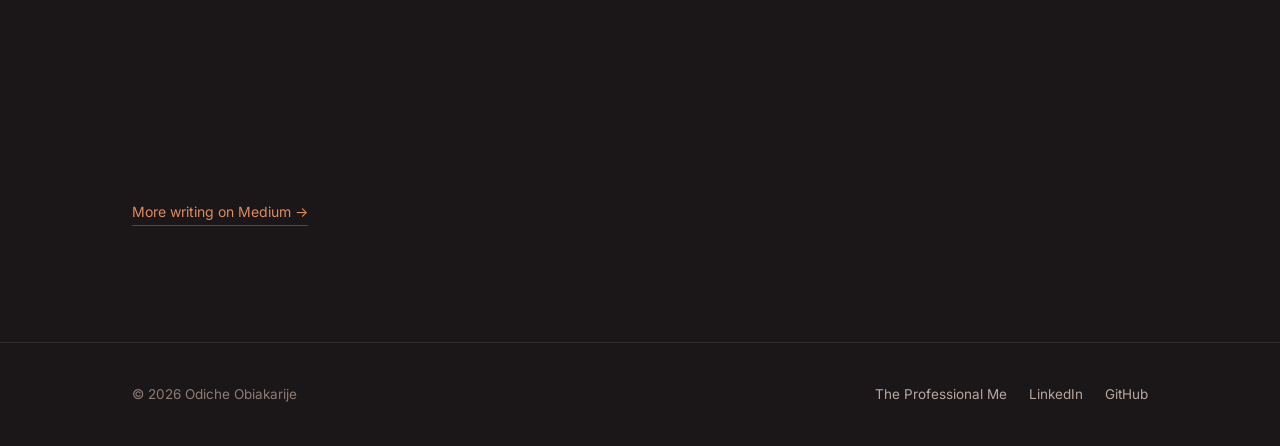
==== commit 4bd76743: "Add AI/crawler discoverability: llms.txt, sitemap, robots, JSON-LD Helps AI tools and search crawler" ====
--- a/creative.html
+++ b/creative.html
@@ -17,7 +17,8 @@
 <link rel="preconnect" href="https://fonts.googleapis.com" />
 <link rel="preconnect" href="https://fonts.gstatic.com" crossorigin />
 <link href="https://fonts.googleapis.com/css2?family=Fraunces:ital,opsz,wght@0,9..144,300..600;1,9..144,300..500&family=Inter:wght@300;400;500;600&display=swap" rel="stylesheet" />
-<link rel="stylesheet" href="styles.css?v=3" />
+<link rel="alternate" href="https://odiobiak.github.io/website-me/" title="The Professional Me" />
+<link rel="stylesheet" href="styles.css" />
 <style>
 /* ============================================================
    Creative page · its own theme: warm moody "gallery at night"
@@ -115,6 +116,15 @@
 .medium-more::after{content:"";position:absolute;left:0;bottom:-3px;height:1px;width:100%;background:var(--accent);opacity:.4;transition:opacity .3s}
 .medium-more:hover::after{opacity:1}
 </style>
+<script type="application/ld+json">
+{
+  "@context": "https://schema.org",
+  "@type": "ProfilePage",
+  "name": "Odiche Obiakarije — The Personal Me",
+  "about": {"@type":"Person","name":"Odiche Obiakarije","url":"https://odiobiak.github.io/website-me/"},
+  "url": "https://odiobiak.github.io/website-me/creative.html"
+}
+</script>
 </head>
 <body>
 <div id="progress"></div>
@@ -129,7 +139,6 @@
       <a href="#writing" class="underline">Writing</a>
       <a href="index.html" class="nav-pill">&larr; The Professional Me</a>
     </div>
-    <button class="nav-burger" aria-label="Menu" aria-expanded="false"><span></span><span></span><span></span></button>
   </div>
 </nav>
 
@@ -262,6 +271,6 @@
 var io=new IntersectionObserver(function(es){es.forEach(function(e){if(e.isIntersecting){e.target.classList.add('in');io.unobserve(e.target);}});},{threshold:.12});
 document.querySelectorAll('.reveal').forEach(function(el){io.observe(el);});
 </script>
-<script src="polish.js?v=3"></script>
+<script src="polish.js"></script>
 </body>
 </html>
--- a/styles.css
+++ b/styles.css
@@ -69,27 +69,7 @@
 .foot-in .fr{display:flex;gap:22px}
 .foot-in .fr a{color:var(--muted);font-size:13.5px;transition:color .25s}
 .foot-in .fr a:hover{color:var(--accent)}
-.brand{white-space:nowrap}
-.nav-burger{display:none;flex-direction:column;justify-content:center;gap:5px;width:44px;height:40px;border:1px solid var(--line-2);border-radius:11px;background:transparent;cursor:pointer;padding:0 11px;transition:border-color .25s}
-.nav-burger:hover{border-color:var(--accent)}
-.nav-burger span{height:2px;width:100%;background:var(--ink);border-radius:2px;transition:transform .3s var(--ease),opacity .2s}
-.nav-burger.active span:nth-child(1){transform:translateY(7px) rotate(45deg)}
-.nav-burger.active span:nth-child(2){opacity:0}
-.nav-burger.active span:nth-child(3){transform:translateY(-7px) rotate(-45deg)}
-@media(max-width:820px){
-  .brand{font-size:16.5px}
-  .brand .mono-badge{width:30px;height:30px;font-size:12px}
-  .nav-burger{display:flex}
-  .nav-links{position:absolute;top:100%;left:0;right:0;z-index:200;flex-direction:column;align-items:stretch;gap:0;background:var(--bg);border-bottom:1px solid var(--line);padding:6px 22px 18px;box-shadow:var(--shadow-md);opacity:0;transform:translateY(-10px);pointer-events:none;transition:opacity .28s var(--ease),transform .28s var(--ease)}
-  .nav-links.open{opacity:1;transform:none;pointer-events:auto}
-  .nav-links a{padding:14px 2px;font-size:16px;color:var(--ink);border-bottom:1px solid var(--line)}
-  .nav-links a:last-child{border-bottom:0}
-  .nav-links a.underline::after{display:none}
-  .nav-pill{border:0;border-radius:0;padding:14px 2px;background:transparent;color:var(--accent)!important}
-  .nav-pill:hover{background:transparent}
-  .wrap{padding:0 22px}
-  section{padding:86px 0}
-}
+@media(max-width:820px){.nav-links a:not(.nav-pill){display:none}.wrap{padding:0 22px}section{padding:88px 0}}
 @media(prefers-reduced-motion:reduce){*{animation:none!important;transition:none!important}}
 
 /* ============================================================
